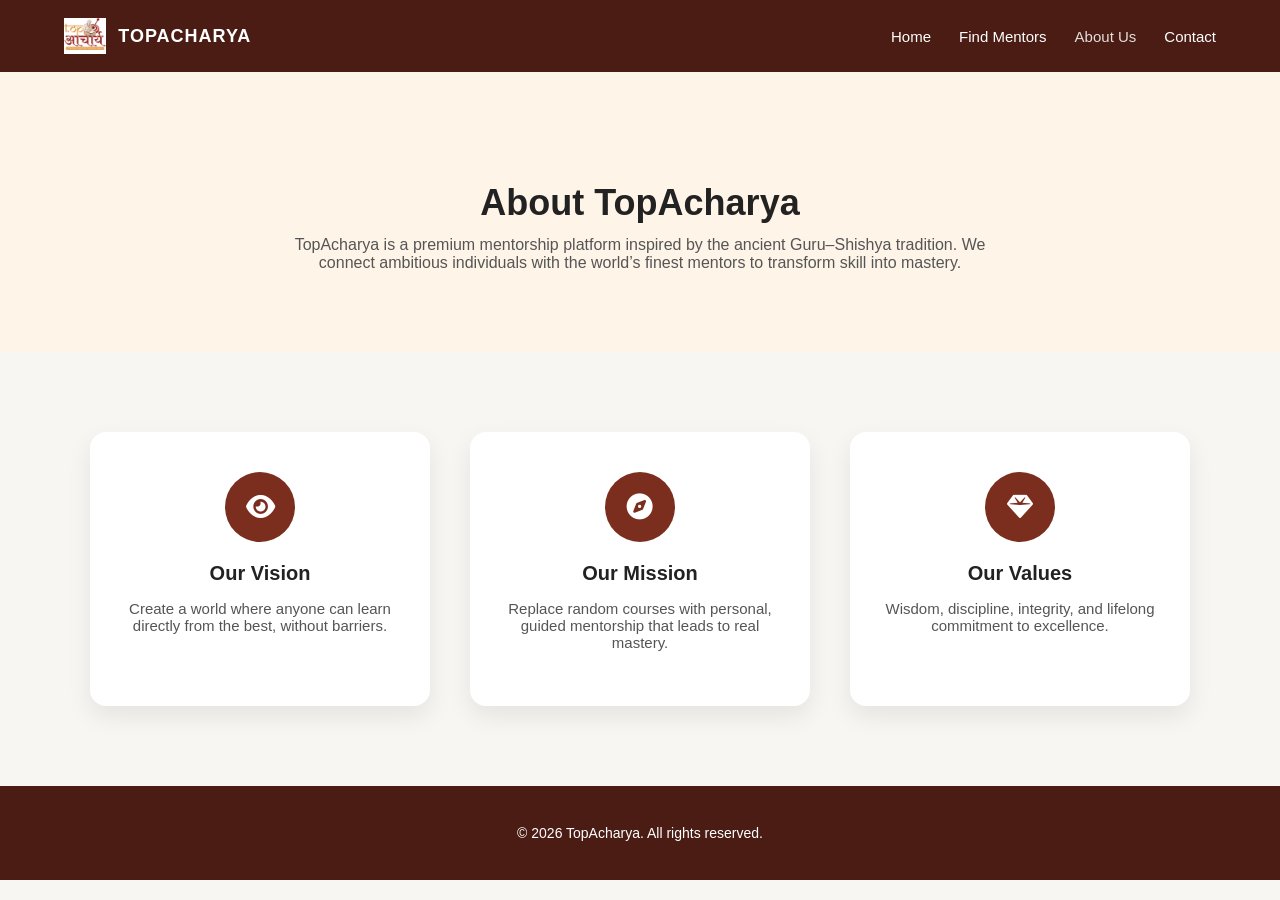
==== about.html @ 4127111e "top acharys setup" ====
<!DOCTYPE html>
<html lang="en">
<head>
  <meta charset="UTF-8">
  <meta name="viewport" content="width=device-width, initial-scale=1.0">
  <title>About Us – TopAcharya</title>

  <!-- Styles -->
  <link rel="stylesheet" href="css/styles.css">
  <link rel="stylesheet" href="https://cdnjs.cloudflare.com/ajax/libs/font-awesome/6.5.0/css/all.min.css">
</head>

<body>

<!-- ================= NAVBAR ================= -->
<header class="navbar">
  <div class="navbar-inner">

    <a href="index.html" class="brand">
      <img src="images/logo.jpeg" alt="TopAcharya Logo">
      <span>TOPACHARYA</span>
    </a>

    <nav class="nav-links">
      <a href="index.html">Home</a>
      <a href="mentors.html">Find Mentors</a>
      <a href="about.html" class="active">About Us</a>
      <a href="contact.html">Contact</a>
    </nav>

  </div>
</header>

<!-- ================= MAIN ================= -->
<main>

  <!-- ===== ABOUT HERO ===== -->
  <section class="page-header page-header--soft">
    <h1>About TopAcharya</h1>
    <p>
      TopAcharya is a premium mentorship platform inspired by the ancient
      Guru–Shishya tradition. We connect ambitious individuals with the world’s
      finest mentors to transform skill into mastery.
    </p>
  </section>

  <!-- ===== VALUES / MISSION / VISION ===== -->
  <section class="about-section">

    <div class="about-grid">

      <article class="about-card">
        <div class="icon-circle">
          <i class="fa-solid fa-eye"></i>
        </div>
        <h3>Our Vision</h3>
        <p>
          Create a world where anyone can learn directly from the best,
          without barriers.
        </p>
      </article>

      <article class="about-card">
        <div class="icon-circle">
          <i class="fa-solid fa-compass"></i>
        </div>
        <h3>Our Mission</h3>
        <p>
          Replace random courses with personal, guided mentorship that
          leads to real mastery.
        </p>
      </article>

      <article class="about-card">
        <div class="icon-circle">
          <i class="fa-solid fa-gem"></i>
        </div>
        <h3>Our Values</h3>
        <p>
          Wisdom, discipline, integrity, and lifelong commitment to
          excellence.
        </p>
      </article>

    </div>

  </section>

</main>

<!-- ================= FOOTER ================= -->
<footer class="site-footer">
  <p>© 2026 TopAcharya. All rights reserved.</p>
</footer>

</body>
</html>
---- css/styles.css ----
/* =====================================================
   ROOT & RESET
===================================================== */

:root {
  --brand-dark: #4a1c14;
  --brand-main: #7b2e1e;
  --brand-light: #fff4e8;

  --bg-main: #f7f6f2;
  --bg-soft: #fafafa;

  --text-main: #222;
  --text-muted: #555;

  --radius-sm: 8px;
  --radius-md: 16px;
  --radius-lg: 20px;

  --shadow-sm: 0 5px 15px rgba(0,0,0,0.08);
  --shadow-md: 0 10px 25px rgba(0,0,0,0.08);
  --shadow-lg: 0 15px 40px rgba(0,0,0,0.08);
}

*,
*::before,
*::after {
  box-sizing: border-box;
}

body {
  margin: 0;
  font-family: Arial, Helvetica, sans-serif;
  background: var(--bg-main);
  color: var(--text-main);
}

img {
  max-width: 100%;
  display: block;
}

a {
  text-decoration: none;
  color: inherit;
}

/* =====================================================
   NAVBAR
===================================================== */

.navbar {
  height: 72px;
  background: var(--brand-dark);
  display: flex;
  align-items: center;
}

.navbar-inner {
  max-width: 1200px;
  width: 100%;
  margin: 0 auto;
  padding: 0 24px;
  display: flex;
  align-items: center;
  justify-content: space-between;
}

.brand {
  display: flex;
  align-items: center;
  gap: 12px;
  color: white;
  font-weight: 700;
}

.brand img {
  height: 36px;
}

.brand span {
  font-size: 18px;
  letter-spacing: 1px;
}

.nav-links {
  display: flex;
  gap: 28px;
}

.nav-links a {
  color: white;
  font-size: 15px;
  font-weight: 500;
}

.nav-links a.active,
.nav-links a:hover {
  opacity: 0.85;
}

/* =====================================================
   BUTTONS
===================================================== */

.btn {
  display: inline-block;
  padding: 14px 28px;
  border-radius: var(--radius-sm);
  background: var(--brand-main);
  color: white;
  font-size: 16px;
  font-weight: 500;
  transition: background 0.2s ease;
}

.btn:hover {
  background: #5e2317;
}

.btn.small {
  padding: 10px 20px;
  font-size: 14px;
}

.btn.full {
  width: 100%;
  text-align: center;
}

/* =====================================================
   PAGE HEADER (Used across pages)
===================================================== */

.page-header {
  background: white;
  text-align: center;
  padding: 80px 20px;
}

.page-header--soft {
  background: var(--brand-light);
}

.page-header h1 {
  font-size: 36px;
  margin-bottom: 12px;
}

.page-header p {
  max-width: 700px;
  margin: auto;
  font-size: 16px;
  color: var(--text-muted);
}

/* =====================================================
   HERO (HOME)
===================================================== */

.hero {
  background: var(--brand-light);
  padding: 80px 20px;
}

.hero-inner {
  max-width: 1200px;
  margin: auto;
  display: grid;
  grid-template-columns: 1.2fr 1fr;
  gap: 40px;
  align-items: center;
}

.hero-content h1 {
  font-size: 42px;
  line-height: 1.2;
  margin-bottom: 20px;
}

.hero-content p {
  font-size: 18px;
  color: var(--text-muted);
  max-width: 500px;
  margin-bottom: 30px;
}

.hero-visual img {
  max-width: 420px;
}

/* =====================================================
   ICON CIRCLE (Shared)
===================================================== */

.icon-circle {
  width: 70px;
  height: 70px;
  margin: 0 auto 20px;
  background: var(--brand-main);
  color: white;
  border-radius: 50%;
  display: flex;
  align-items: center;
  justify-content: center;
  font-size: 26px;
}

/* =====================================================
   HOW IT WORKS
===================================================== */

.how-section {
  background: var(--bg-soft);
  padding: 80px 20px;
  text-align: center;
}

.how-section h2 {
  font-size: 32px;
  margin-bottom: 50px;
}

.how-grid {
  max-width: 1000px;
  margin: auto;
  display: grid;
  grid-template-columns: repeat(auto-fit, minmax(240px, 1fr));
  gap: 40px;
}

.how-card {
  background: white;
  padding: 40px 20px;
  border-radius: var(--radius-md);
  box-shadow: var(--shadow-md);
}

/* =====================================================
   MENTORS PAGE
===================================================== */

.mentor-section {
  padding: 60px 20px;
}

.mentor-grid {
  max-width: 1200px;
  margin: auto;
  display: grid;
  grid-template-columns: repeat(auto-fit, minmax(260px, 1fr));
  gap: 30px;
}

.mentor-card {
  background: white;
  padding: 30px 20px;
  border-radius: var(--radius-md);
  text-align: center;
  box-shadow: var(--shadow-md);
}

.mentor-card img {
  width: 96px;
  height: 96px;
  border-radius: 50%;
  margin-bottom: 15px;
}

.mentor-card h3 {
  font-size: 18px;
  margin-bottom: 6px;
}

.mentor-role {
  font-size: 14px;
  color: var(--text-muted);
  margin-bottom: 12px;
}

.mentor-rating {
  font-size: 14px;
  color: #f4b400;
  margin-bottom: 18px;
}

/* =====================================================
   ABOUT PAGE
===================================================== */

.about-section {
  padding: 80px 20px;
}

.about-grid {
  max-width: 1100px;
  margin: auto;
  display: grid;
  grid-template-columns: repeat(auto-fit, minmax(260px, 1fr));
  gap: 40px;
}

.about-card {
  background: white;
  padding: 40px 30px;
  text-align: center;
  border-radius: var(--radius-md);
  box-shadow: var(--shadow-md);
}

.about-card h3 {
  font-size: 20px;
  margin-bottom: 10px;
}

.about-card p {
  font-size: 15px;
  color: var(--text-muted);
}

/* =====================================================
   CONTACT PAGE
===================================================== */

.contact-section {
  padding: 80px 20px;
}

.contact-card {
  max-width: 900px;
  margin: auto;
  background: white;
  border-radius: var(--radius-lg);
  padding: 50px;
  display: grid;
  grid-template-columns: 1.3fr 1fr;
  gap: 40px;
  box-shadow: var(--shadow-lg);
  align-items: stretch;
}

.contact-form {
  display: flex;
  flex-direction: column;
  gap: 20px;
}

.input-group {
  position: relative;
}

.input-group i {
  position: absolute;
  top: 50%;
  left: 15px;
  transform: translateY(-50%);
  color: #999;
}

.input-group input,
.input-group textarea {
  width: 100%;
  padding: 14px 14px 14px 45px;
  border-radius: var(--radius-sm);
  border: 1px solid #ddd;
  font-size: 15px;
}

.input-group textarea {
  min-height: 120px;
  resize: vertical;
}

.input-group input:focus,
.input-group textarea:focus {
  outline: none;
  border-color: var(--brand-main);
}

.contact-info {
  background: var(--brand-light);
  border-radius: var(--radius-md);
  padding: 30px;
}

.contact-info h3 {
  margin-bottom: 20px;
}

.contact-info ul {
  list-style: none;
  padding: 0;
}

.contact-info li {
  margin-bottom: 15px;
  font-size: 15px;
  color: var(--text-muted);
}

.contact-info i {
  margin-right: 10px;
  color: var(--brand-main);
}

/* =====================================================
   FOOTER
===================================================== */

.site-footer {
  background: var(--brand-dark);
  color: white;
  text-align: center;
  padding: 25px 20px;
  font-size: 14px;
}

/* =====================================================
   RESPONSIVE
===================================================== */

@media (max-width: 900px) {
  .hero-inner {
    grid-template-columns: 1fr;
    text-align: center;
  }

  .hero-visual {
    margin-top: 40px;
  }
}

@media (max-width: 768px) {
  .contact-card {
    grid-template-columns: 1fr;
  }

  .nav-links {
    gap: 18px;
  }
}
@media (max-width: 480px) {
  .page-header h1 {
    font-size: 28px;
  }

  .how-section h2 {
    font-size: 26px;
  }
}
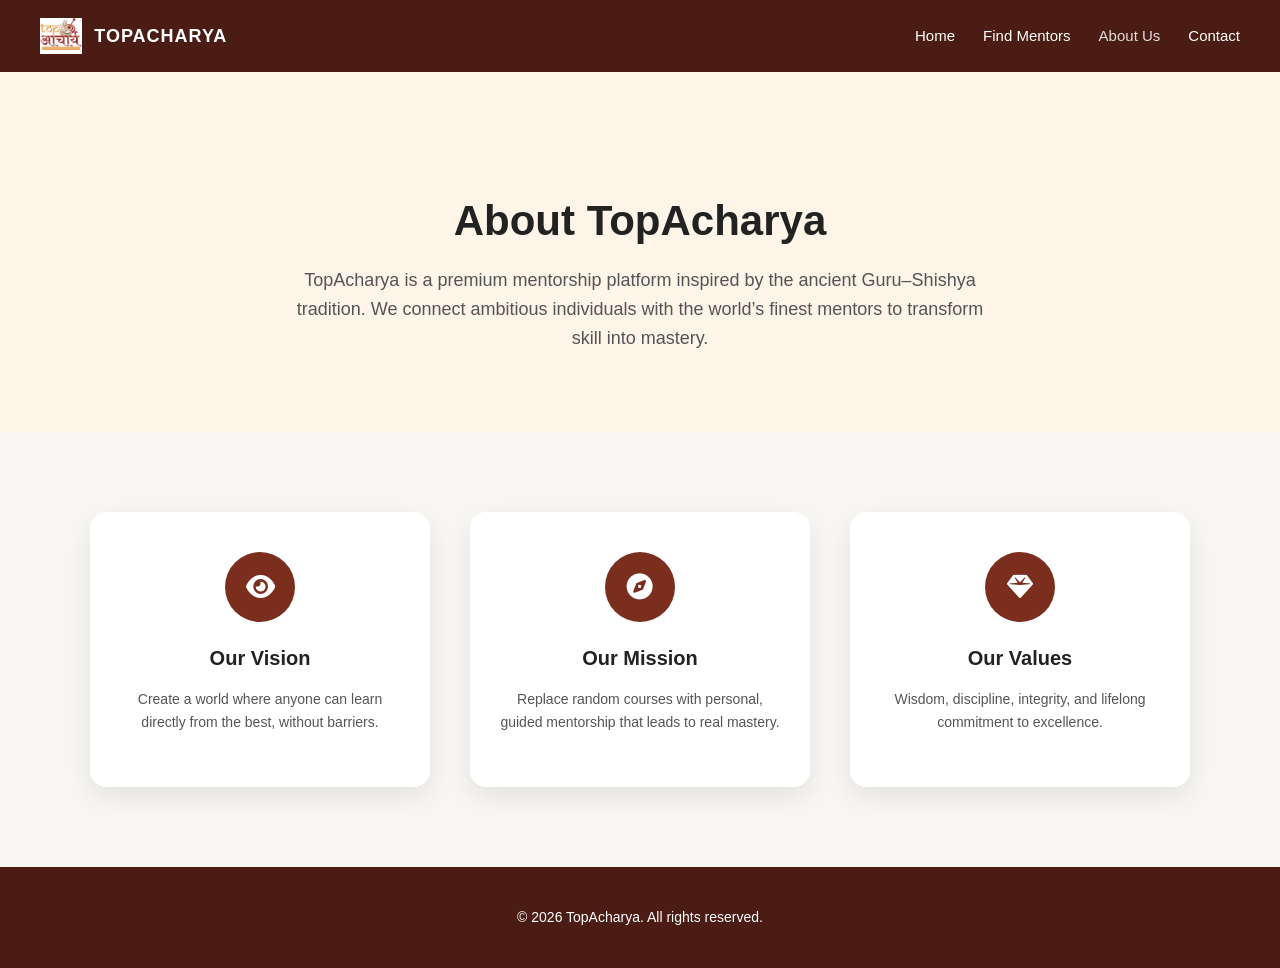
==== commit c5876659: "fixwed" ====
--- a/about.html
+++ b/about.html
@@ -4,6 +4,7 @@
   <meta charset="UTF-8">
   <meta name="viewport" content="width=device-width, initial-scale=1.0">
   <title>About Us – TopAcharya</title>
+  <link rel="icon" type="image/jpeg" href="images/logo.jpeg">
 
   <!-- Styles -->
   <link rel="stylesheet" href="css/styles.css">
@@ -21,12 +22,16 @@
       <span>TOPACHARYA</span>
     </a>
 
-    <nav class="nav-links">
+    <nav class="nav-links" id="navLinks">
       <a href="index.html">Home</a>
       <a href="mentors.html">Find Mentors</a>
       <a href="about.html" class="active">About Us</a>
       <a href="contact.html">Contact</a>
     </nav>
+
+    <button class="hamburger" id="hamburger">
+      <i class="fas fa-bars"></i>
+    </button>
 
   </div>
 </header>
@@ -93,5 +98,6 @@
   <p>© 2026 TopAcharya. All rights reserved.</p>
 </footer>
 
+<script src="js/script.js"></script>
 </body>
 </html>
--- a/css/styles.css
+++ b/css/styles.css
@@ -1,8 +1,9 @@
 /* =====================================================
-   ROOT & RESET
+   ROOT & RESET - FLUID RESPONSIVE
 ===================================================== */
 
 :root {
+  /* Colors */
   --brand-dark: #4a1c14;
   --brand-main: #7b2e1e;
   --brand-light: #fff4e8;
@@ -13,19 +14,34 @@
   --text-main: #222;
   --text-muted: #555;
 
-  --radius-sm: 8px;
-  --radius-md: 16px;
-  --radius-lg: 20px;
-
+  /* Flexible Radius */
+  --radius-sm: clamp(4px, 2vw, 8px);
+  --radius-md: clamp(8px, 3vw, 16px);
+  --radius-lg: clamp(12px, 4vw, 20px);
+
+  /* Shadows */
   --shadow-sm: 0 5px 15px rgba(0,0,0,0.08);
   --shadow-md: 0 10px 25px rgba(0,0,0,0.08);
   --shadow-lg: 0 15px 40px rgba(0,0,0,0.08);
+
+  /* Fluid Font Size */
+  --font-base: clamp(14px, 2.5vw, 16px);
+  --font-sm: clamp(12px, 2vw, 14px);
+  --font-md: clamp(15px, 2.5vw, 18px);
+  --font-lg: clamp(18px, 4vw, 24px);
+  --font-xl: clamp(24px, 6vw, 32px);
+  --font-xxl: clamp(32px, 8vw, 42px);
+  --font-title: clamp(28px, 10vw, 52px);
 }
 
 *,
 *::before,
 *::after {
   box-sizing: border-box;
+}
+
+html {
+  font-size: 16px;
 }
 
 body {
@@ -33,6 +49,8 @@
   font-family: Arial, Helvetica, sans-serif;
   background: var(--bg-main);
   color: var(--text-main);
+  line-height: 1.6;
+  font-size: var(--font-base);
 }
 
 img {
@@ -46,52 +64,54 @@
 }
 
 /* =====================================================
-   NAVBAR
+   NAVBAR - FULLY RESPONSIVE
 ===================================================== */
 
 .navbar {
-  height: 72px;
+  height: clamp(56px, 12vw, 72px);
   background: var(--brand-dark);
   display: flex;
   align-items: center;
+  padding: 0 clamp(12px, 4vw, 24px);
 }
 
 .navbar-inner {
-  max-width: 1200px;
+  max-width: min(95vw, 1200px);
   width: 100%;
   margin: 0 auto;
-  padding: 0 24px;
   display: flex;
   align-items: center;
   justify-content: space-between;
+  position: relative;
 }
 
 .brand {
   display: flex;
   align-items: center;
-  gap: 12px;
+  gap: clamp(8px, 3vw, 12px);
   color: white;
   font-weight: 700;
 }
 
 .brand img {
-  height: 36px;
+  height: clamp(32px, 8vw, 36px);
 }
 
 .brand span {
-  font-size: 18px;
-  letter-spacing: 1px;
+  font-size: clamp(14px, 3vw, 18px);
+  letter-spacing: clamp(0.5px, 1vw, 1px);
 }
 
 .nav-links {
   display: flex;
-  gap: 28px;
+  gap: clamp(16px, 4vw, 28px);
 }
 
 .nav-links a {
   color: white;
-  font-size: 15px;
+  font-size: clamp(13px, 2.2vw, 15px);
   font-weight: 500;
+  transition: opacity 0.3s ease;
 }
 
 .nav-links a.active,
@@ -99,17 +119,53 @@
   opacity: 0.85;
 }
 
-/* =====================================================
-   BUTTONS
+/* Hamburger Menu */
+.hamburger {
+  display: none;
+  background: none;
+  border: none;
+  cursor: pointer;
+  padding: clamp(2px, 1vw, 5px);
+  color: white;
+  font-size: clamp(20px, 5vw, 24px);
+  transition: color 0.3s ease;
+}
+
+.hamburger:hover {
+  color: rgba(255, 255, 255, 0.8);
+}
+
+.hamburger span {
+  width: clamp(20px, 5vw, 25px);
+  height: clamp(2px, 0.5vw, 3px);
+  background: white;
+  border-radius: 2px;
+  transition: all 0.4s cubic-bezier(0.25, 0.46, 0.45, 0.94);
+}
+
+.hamburger.active span:nth-child(1) {
+  transform: rotate(45deg);
+}
+
+.hamburger.active span:nth-child(2) {
+  opacity: 0;
+}
+
+.hamburger.active span:nth-child(3) {
+  transform: rotate(-45deg);
+}
+
+/* =====================================================
+   BUTTONS - FLUID SIZING
 ===================================================== */
 
 .btn {
   display: inline-block;
-  padding: 14px 28px;
+  padding: clamp(10px, 3vw, 14px) clamp(20px, 5vw, 28px);
   border-radius: var(--radius-sm);
   background: var(--brand-main);
   color: white;
-  font-size: 16px;
+  font-size: clamp(13px, 2.5vw, 16px);
   font-weight: 500;
   transition: background 0.2s ease;
 }
@@ -119,8 +175,8 @@
 }
 
 .btn.small {
-  padding: 10px 20px;
-  font-size: 14px;
+  padding: clamp(8px, 2vw, 10px) clamp(15px, 3vw, 20px);
+  font-size: clamp(12px, 2vw, 14px);
 }
 
 .btn.full {
@@ -129,13 +185,13 @@
 }
 
 /* =====================================================
-   PAGE HEADER (Used across pages)
+   PAGE HEADER - RESPONSIVE
 ===================================================== */
 
 .page-header {
   background: white;
   text-align: center;
-  padding: 80px 20px;
+  padding: clamp(40px, 12vw, 80px) clamp(16px, 4vw, 20px);
 }
 
 .page-header--soft {
@@ -143,198 +199,209 @@
 }
 
 .page-header h1 {
-  font-size: 36px;
-  margin-bottom: 12px;
+  font-size: var(--font-xxl);
+  margin-bottom: clamp(8px, 3vw, 12px);
 }
 
 .page-header p {
-  max-width: 700px;
+  max-width: min(90vw, 700px);
   margin: auto;
-  font-size: 16px;
+  font-size: var(--font-md);
   color: var(--text-muted);
 }
 
 /* =====================================================
-   HERO (HOME)
+   HERO (HOME) - FULLY FLUID
 ===================================================== */
 
 .hero {
   background: var(--brand-light);
-  padding: 80px 20px;
+  padding: clamp(30px, 10vw, 80px) clamp(12px, 4vw, 20px);
+  overflow: hidden;
 }
 
 .hero-inner {
-  max-width: 1200px;
+  max-width: min(95vw, 1200px);
   margin: auto;
   display: grid;
   grid-template-columns: 1.2fr 1fr;
-  gap: 40px;
+  gap: clamp(15px, 5vw, 40px);
   align-items: center;
 }
 
 .hero-content h1 {
-  font-size: 42px;
+  font-size: var(--font-title);
   line-height: 1.2;
-  margin-bottom: 20px;
+  margin-bottom: clamp(12px, 4vw, 20px);
+  word-break: break-word;
 }
 
 .hero-content p {
-  font-size: 18px;
+  font-size: var(--font-md);
   color: var(--text-muted);
-  max-width: 500px;
-  margin-bottom: 30px;
+  max-width: min(90vw, 500px);
+  margin-bottom: clamp(15px, 5vw, 30px);
+}
+
+.hero-visual {
+  display: flex;
+  justify-content: center;
+  align-items: center;
 }
 
 .hero-visual img {
-  max-width: 420px;
-}
-
-/* =====================================================
-   ICON CIRCLE (Shared)
+  max-width: 100%;
+  height: auto;
+  display: block;
+  width: clamp(250px, 60vw, 420px);
+}
+
+/* =====================================================
+   ICON CIRCLE - RESPONSIVE
 ===================================================== */
 
 .icon-circle {
-  width: 70px;
-  height: 70px;
-  margin: 0 auto 20px;
+  width: clamp(50px, 12vw, 70px);
+  height: clamp(50px, 12vw, 70px);
+  margin: 0 auto clamp(12px, 4vw, 20px);
   background: var(--brand-main);
   color: white;
   border-radius: 50%;
   display: flex;
   align-items: center;
   justify-content: center;
-  font-size: 26px;
-}
-
-/* =====================================================
-   HOW IT WORKS
+  font-size: clamp(18px, 5vw, 26px);
+}
+
+/* =====================================================
+   HOW IT WORKS - FLEXIBLE
 ===================================================== */
 
 .how-section {
   background: var(--bg-soft);
-  padding: 80px 20px;
+  padding: clamp(40px, 10vw, 80px) clamp(16px, 4vw, 20px);
   text-align: center;
 }
 
 .how-section h2 {
-  font-size: 32px;
-  margin-bottom: 50px;
+  font-size: var(--font-xl);
+  margin-bottom: clamp(30px, 8vw, 50px);
 }
 
 .how-grid {
-  max-width: 1000px;
+  max-width: min(95vw, 1000px);
   margin: auto;
   display: grid;
-  grid-template-columns: repeat(auto-fit, minmax(240px, 1fr));
-  gap: 40px;
+  grid-template-columns: repeat(auto-fit, minmax(clamp(200px, 50vw, 240px), 1fr));
+  gap: clamp(20px, 5vw, 40px);
 }
 
 .how-card {
   background: white;
-  padding: 40px 20px;
+  padding: clamp(25px, 6vw, 40px) clamp(15px, 4vw, 20px);
   border-radius: var(--radius-md);
   box-shadow: var(--shadow-md);
 }
 
 /* =====================================================
-   MENTORS PAGE
+   MENTORS PAGE - RESPONSIVE
 ===================================================== */
 
 .mentor-section {
-  padding: 60px 20px;
+  padding: clamp(40px, 10vw, 60px) clamp(16px, 4vw, 20px);
 }
 
 .mentor-grid {
-  max-width: 1200px;
+  max-width: min(95vw, 1200px);
   margin: auto;
   display: grid;
-  grid-template-columns: repeat(auto-fit, minmax(260px, 1fr));
-  gap: 30px;
+  grid-template-columns: repeat(auto-fit, minmax(clamp(200px, 50vw, 260px), 1fr));
+  gap: clamp(20px, 5vw, 30px);
 }
 
 .mentor-card {
   background: white;
-  padding: 30px 20px;
+  padding: clamp(20px, 5vw, 30px) clamp(15px, 4vw, 20px);
   border-radius: var(--radius-md);
   text-align: center;
   box-shadow: var(--shadow-md);
 }
 
 .mentor-card img {
-  width: 96px;
-  height: 96px;
+  width: clamp(70px, 15vw, 96px);
+  height: clamp(70px, 15vw, 96px);
   border-radius: 50%;
-  margin-bottom: 15px;
+  margin-bottom: clamp(10px, 3vw, 15px);
 }
 
 .mentor-card h3 {
-  font-size: 18px;
-  margin-bottom: 6px;
+  font-size: clamp(16px, 3vw, 18px);
+  margin-bottom: clamp(4px, 2vw, 6px);
 }
 
 .mentor-role {
-  font-size: 14px;
+  font-size: var(--font-sm);
   color: var(--text-muted);
-  margin-bottom: 12px;
+  margin-bottom: clamp(8px, 2vw, 12px);
 }
 
 .mentor-rating {
-  font-size: 14px;
+  font-size: var(--font-sm);
   color: #f4b400;
-  margin-bottom: 18px;
-}
-
-/* =====================================================
-   ABOUT PAGE
+  margin-bottom: clamp(12px, 3vw, 18px);
+}
+
+/* =====================================================
+   ABOUT PAGE - RESPONSIVE
 ===================================================== */
 
 .about-section {
-  padding: 80px 20px;
+  padding: clamp(40px, 10vw, 80px) clamp(16px, 4vw, 20px);
 }
 
 .about-grid {
-  max-width: 1100px;
+  max-width: min(95vw, 1100px);
   margin: auto;
   display: grid;
-  grid-template-columns: repeat(auto-fit, minmax(260px, 1fr));
-  gap: 40px;
+  grid-template-columns: repeat(auto-fit, minmax(clamp(200px, 50vw, 260px), 1fr));
+  gap: clamp(25px, 6vw, 40px);
 }
 
 .about-card {
   background: white;
-  padding: 40px 30px;
+  padding: clamp(25px, 6vw, 40px) clamp(20px, 5vw, 30px);
   text-align: center;
   border-radius: var(--radius-md);
   box-shadow: var(--shadow-md);
 }
 
 .about-card h3 {
-  font-size: 20px;
-  margin-bottom: 10px;
+  font-size: clamp(18px, 4vw, 20px);
+  margin-bottom: clamp(8px, 2vw, 10px);
 }
 
 .about-card p {
-  font-size: 15px;
+  font-size: var(--font-sm);
   color: var(--text-muted);
 }
 
 /* =====================================================
-   CONTACT PAGE
+   CONTACT PAGE - RESPONSIVE
 ===================================================== */
 
 .contact-section {
-  padding: 80px 20px;
+  padding: clamp(40px, 10vw, 80px) clamp(16px, 4vw, 20px);
 }
 
 .contact-card {
-  max-width: 900px;
+  max-width: min(95vw, 900px);
   margin: auto;
   background: white;
   border-radius: var(--radius-lg);
-  padding: 50px;
+  padding: clamp(30px, 8vw, 50px);
   display: grid;
   grid-template-columns: 1.3fr 1fr;
-  gap: 40px;
+  gap: clamp(25px, 6vw, 40px);
   box-shadow: var(--shadow-lg);
   align-items: stretch;
 }
@@ -342,7 +409,7 @@
 .contact-form {
   display: flex;
   flex-direction: column;
-  gap: 20px;
+  gap: clamp(15px, 4vw, 20px);
 }
 
 .input-group {
@@ -352,7 +419,7 @@
 .input-group i {
   position: absolute;
   top: 50%;
-  left: 15px;
+  left: clamp(12px, 3vw, 15px);
   transform: translateY(-50%);
   color: #999;
 }
@@ -360,14 +427,14 @@
 .input-group input,
 .input-group textarea {
   width: 100%;
-  padding: 14px 14px 14px 45px;
+  padding: clamp(10px, 3vw, 14px) clamp(10px, 3vw, 14px) clamp(10px, 3vw, 14px) clamp(40px, 8vw, 45px);
   border-radius: var(--radius-sm);
   border: 1px solid #ddd;
-  font-size: 15px;
+  font-size: var(--font-sm);
 }
 
 .input-group textarea {
-  min-height: 120px;
+  min-height: clamp(100px, 25vw, 120px);
   resize: vertical;
 }
 
@@ -380,11 +447,11 @@
 .contact-info {
   background: var(--brand-light);
   border-radius: var(--radius-md);
-  padding: 30px;
+  padding: clamp(20px, 6vw, 30px);
 }
 
 .contact-info h3 {
-  margin-bottom: 20px;
+  margin-bottom: clamp(12px, 4vw, 20px);
 }
 
 .contact-info ul {
@@ -393,13 +460,13 @@
 }
 
 .contact-info li {
-  margin-bottom: 15px;
-  font-size: 15px;
+  margin-bottom: clamp(10px, 3vw, 15px);
+  font-size: var(--font-sm);
   color: var(--text-muted);
 }
 
 .contact-info i {
-  margin-right: 10px;
+  margin-right: clamp(6px, 2vw, 10px);
   color: var(--brand-main);
 }
 
@@ -411,12 +478,12 @@
   background: var(--brand-dark);
   color: white;
   text-align: center;
-  padding: 25px 20px;
-  font-size: 14px;
-}
-
-/* =====================================================
-   RESPONSIVE
+  padding: clamp(15px, 4vw, 25px) clamp(16px, 4vw, 20px);
+  font-size: var(--font-sm);
+}
+
+/* =====================================================
+   RESPONSIVE - LAYOUT ADJUSTMENTS ONLY
 ===================================================== */
 
 @media (max-width: 900px) {
@@ -426,7 +493,7 @@
   }
 
   .hero-visual {
-    margin-top: 40px;
+    margin-top: clamp(20px, 8vw, 40px);
   }
 }
 
@@ -435,16 +502,57 @@
     grid-template-columns: 1fr;
   }
 
+  /* Responsive Navbar */
+  .hamburger {
+    display: flex;
+  }
+
   .nav-links {
-    gap: 18px;
-  }
-}
+    position: absolute;
+    top: 100%;
+    left: 0;
+    right: 0;
+    flex-direction: column;
+    background: var(--brand-dark);
+    gap: 0;
+    padding: 0;
+    max-height: 0;
+    overflow: hidden;
+    transition: max-height 0.4s cubic-bezier(0.25, 0.46, 0.45, 0.94);
+    z-index: 999;
+  }
+
+  .nav-links.active {
+    max-height: 600px;
+  }
+
+  .nav-links a {
+    padding: clamp(16px, 4vw, 20px) clamp(16px, 4vw, 24px);
+    border-bottom: 1px solid rgba(255, 255, 255, 0.1);
+    display: block;
+    transition: background-color 0.2s ease, padding-left 0.2s ease;
+  }
+
+  .nav-links a:hover {
+    background-color: rgba(255, 255, 255, 0.1);
+    padding-left: clamp(20px, 5vw, 30px);
+  }
+
+  .nav-links a:last-child {
+    border-bottom: none;
+  }
+}
+
 @media (max-width: 480px) {
-  .page-header h1 {
-    font-size: 28px;
-  }
-
-  .how-section h2 {
-    font-size: 26px;
-  }
-}
+  .about-grid {
+    grid-template-columns: 1fr;
+  }
+
+  .mentor-grid {
+    grid-template-columns: 1fr;
+  }
+
+  .how-grid {
+    grid-template-columns: 1fr;
+  }
+}
